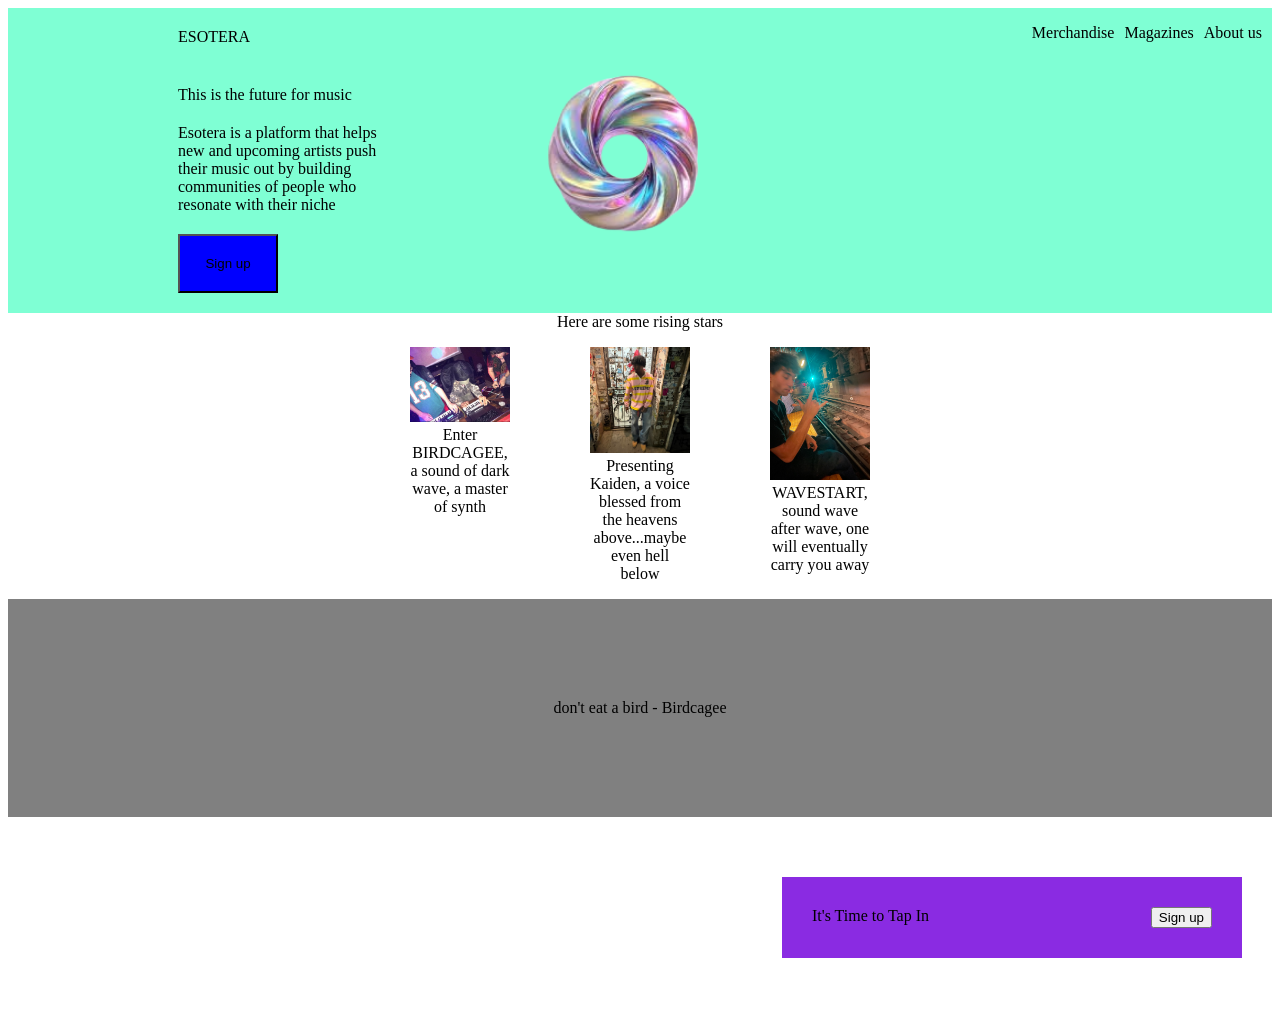
==== foundations/flex/project/index.html @ a152c24f "Flex practice." ====
<!DOCTYPE html>
<html lang="en">
<head>
    <meta charset="UTF-8">
    <meta name="viewport" content="width=device-width, initial-scale=1.0">
    <title>Project</title>
    <link rel="stylesheet" href="style.css">
</head>
<body>
  <div class="header"> 
    <div class="one"> 
        <div class="esotera">ESOTERA</div>
        <ul>
            <li>Merchandise</li>
            <li>Magazines</li>
            <li>About us</li>
        </ul>
    </div>

    <div class="bunch">
        <div class="left">
        <div>This is the future for music</div>
        <div>Esotera is a platform that helps new and upcoming artists push their music out by building communities of people who resonate with their niche</div>
        <button>Sign up</button>
        </div>
        <div class="torus">
        <img class="yes" src="./images/torus.png" alt="Colorful Torus" width="350">
        </div>
    </div>
  </div>

  <div class="midone"> 
<div> Here are some rising stars</div>

<div class="artists">
<figure>
<img src="./images/jason.jpg" alt="birdcagee" width="100">
<figcaption>Enter BIRDCAGEE, a sound of dark wave, a master of synth</figcaption>
</figure>
<figure>
<img src="./images/kaiden.png" alt="kaiden" width="100">
<figcaption> Presenting Kaiden, a voice blessed from the heavens above...maybe even hell below</figcaption>
</figure>
<figure>
<img src="./images/wave.jpg" alt="WAVESTART" width="100">
<figcaption> WAVESTART, sound wave after wave, one will eventually carry you away</figcaption>
</figure>
</div>

  </div>

  <div class="midtwo"> 
don't eat a bird - Birdcagee
  </div>

  <div class="footer"> 
    <div class="foot"> It's Time to Tap In <button>Sign up</button></div>
  </div>
</body>
</html>
---- foundations/flex/project/style.css ----
body{
flex-wrap: wrap;

}
.header{
    background-color: aquamarine;
    display: flex;
    flex-direction: column;
}

.one{
    display:flex;
    flex-direction: row;
    align-items: flex-start;
    justify-content: space-between;
    text-align: center;
}
.esotera{
    padding: 20px;
    display: flex;
    margin-left: 150px
}

ul{
    display:flex;
    flex-direction: row;
    list-style-type: none;
    justify-content: center;
    gap: 10px;
    margin-right: 10px;
}

.bunch{
display: flex;
flex-direction: row;
gap: 50px;
margin-left: 150px;
}

.left{
width: 200px;
padding: 20px;
display: flex;
flex-direction: column;
gap: 20px;
}

.left button{
    width:100px ;
    padding:20px;
    background-color: blue;
}
.midone{
display: flex;
flex-direction: column;
align-items: center;
justify-content: center;
}

.artists{
display: flex;
flex-direction: row;
justify-content: center;
}

figcaption{
text-align: center;
width:100px;
}

.midtwo{
padding:100px;
background-color: gray;
flex-direction: row;
align-items: center;
justify-content: center;
text-align: center;
}

.footer{
    height:200px;
    display: flex;
    flex-direction: row;
    align-items: center;
    justify-content: flex-end;
}

.foot{
    background-color: blueviolet;
    width:400px;
    padding: 30px;
    margin-right: 30px;
    display: flex;
    justify-content: space-between;
}
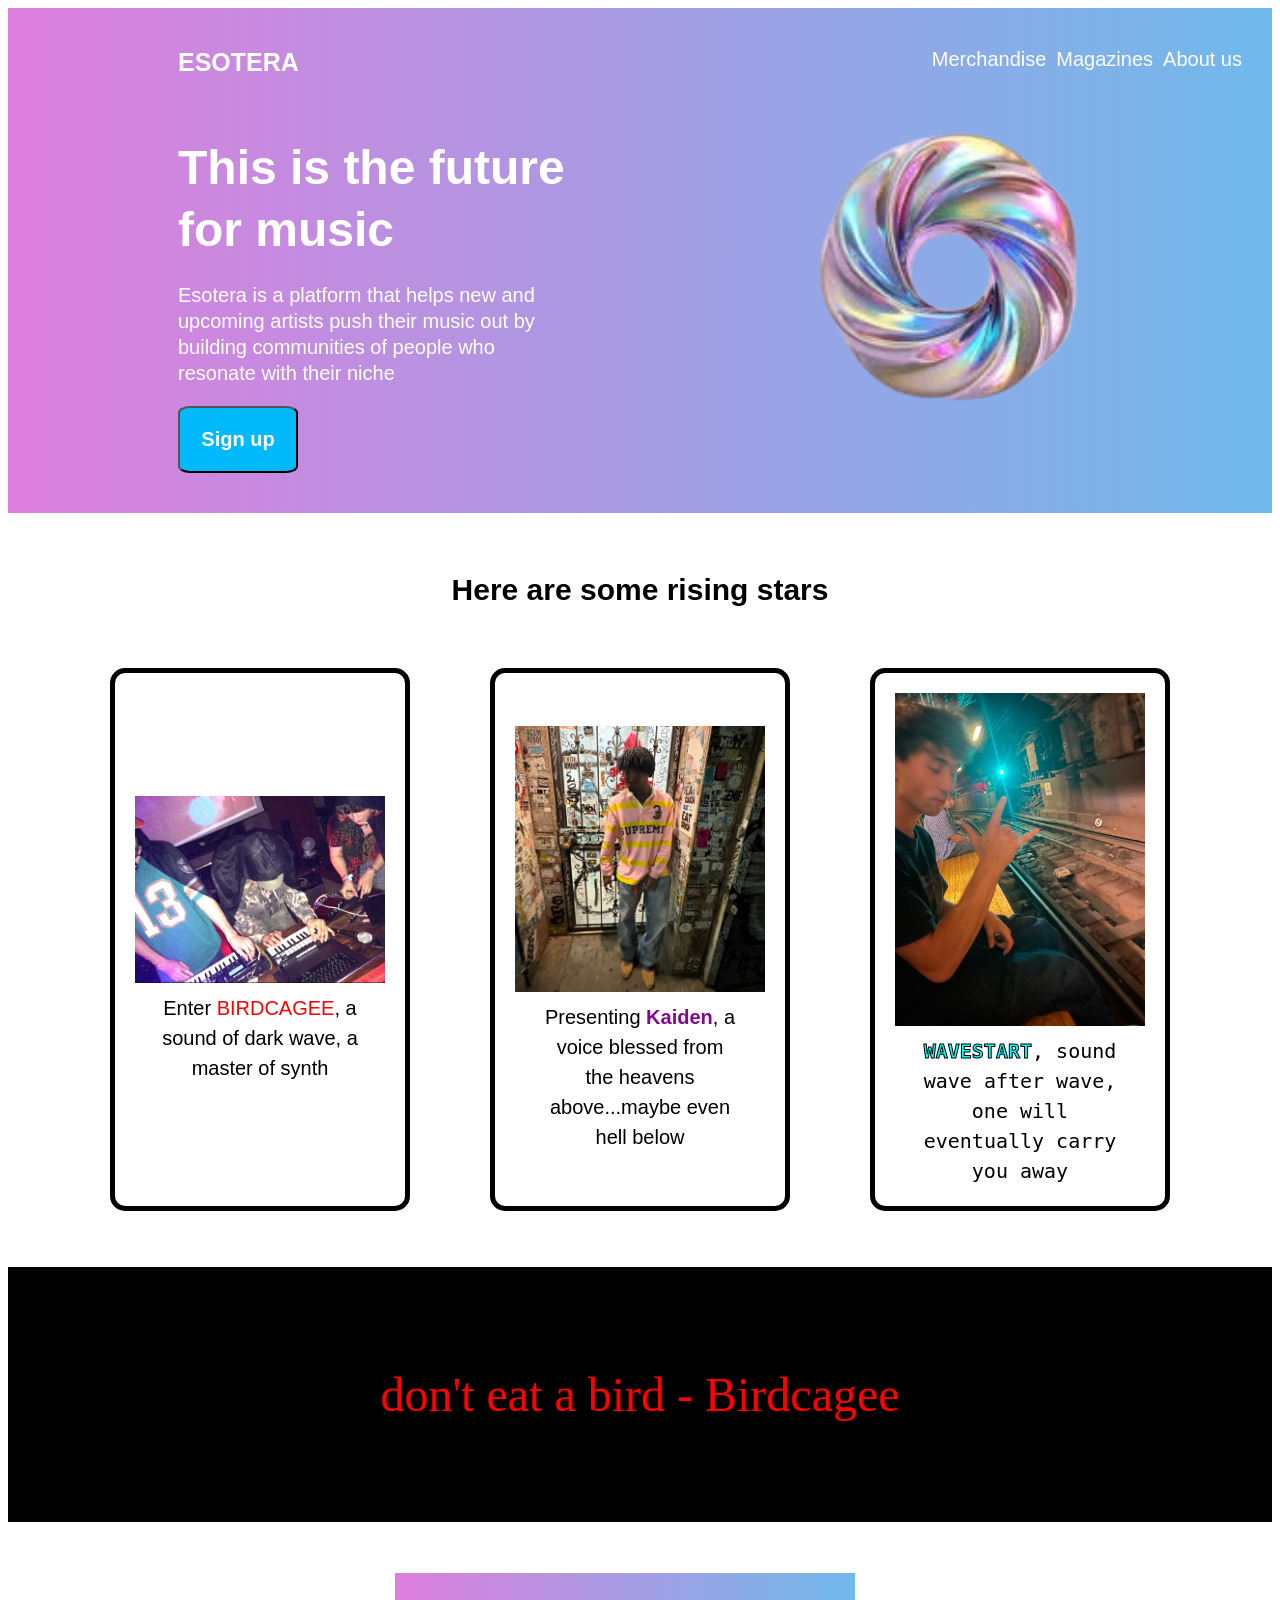
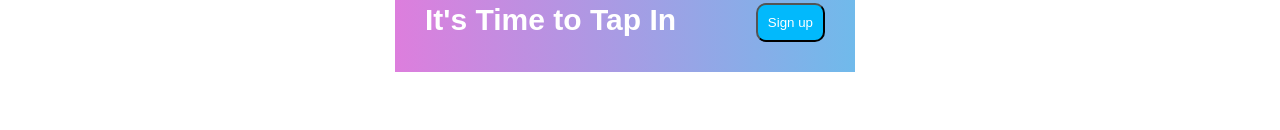
==== commit e31b7837: "A fun way to practice" ====
--- a/foundations/flex/project/index.html
+++ b/foundations/flex/project/index.html
@@ -19,31 +19,31 @@
 
     <div class="bunch">
         <div class="left">
-        <div>This is the future for music</div>
-        <div>Esotera is a platform that helps new and upcoming artists push their music out by building communities of people who resonate with their niche</div>
+        <div class="headone">This is the future for music</div>
+        <div class="para">Esotera is a platform that helps new and upcoming artists push their music out by building communities of people who resonate with their niche</div>
         <button>Sign up</button>
         </div>
         <div class="torus">
-        <img class="yes" src="./images/torus.png" alt="Colorful Torus" width="350">
+        <img class="yes" src="./images/torus.png" alt="Colorful Torus" width="600">
         </div>
     </div>
   </div>
 
   <div class="midone"> 
-<div> Here are some rising stars</div>
+<div class="intro"> Here are some rising stars</div>
 
 <div class="artists">
-<figure>
-<img src="./images/jason.jpg" alt="birdcagee" width="100">
-<figcaption>Enter BIRDCAGEE, a sound of dark wave, a master of synth</figcaption>
+<figure class="jason">
+<img src="./images/jason.jpg" alt="birdcagee" width="250">
+<figcaption>Enter <span class="high">BIRDCAGEE</span>, a sound of dark wave, a master of synth</figcaption>
 </figure>
-<figure>
-<img src="./images/kaiden.png" alt="kaiden" width="100">
-<figcaption> Presenting Kaiden, a voice blessed from the heavens above...maybe even hell below</figcaption>
+<figure class="kaiden">
+<img src="./images/kaiden.png" alt="kaiden" width="250">
+<figcaption> Presenting <span class="kay">Kaiden</span>, a voice blessed from the heavens above...maybe even hell below</figcaption>
 </figure>
-<figure>
-<img src="./images/wave.jpg" alt="WAVESTART" width="100">
-<figcaption> WAVESTART, sound wave after wave, one will eventually carry you away</figcaption>
+<figure class="wavestart">
+<img src="./images/wave.jpg" alt="WAVESTART" width="250">
+<figcaption> <span class="che">WAVESTART</span>, sound wave after wave, one will eventually carry you away</figcaption>
 </figure>
 </div>
 
--- a/foundations/flex/project/style.css
+++ b/foundations/flex/project/style.css
@@ -1,11 +1,12 @@
 body{
 flex-wrap: wrap;
-
+font-family: "roboto", sans-serif, times;
 }
 .header{
-    background-color: aquamarine;
+    background: linear-gradient(to right, #dd7edd, #70baeb);
     display: flex;
     flex-direction: column;
+    color: white;
 }
 
 .one{
@@ -14,11 +15,14 @@
     align-items: flex-start;
     justify-content: space-between;
     text-align: center;
+    padding-top: 20px;
 }
 .esotera{
     padding: 20px;
     display: flex;
-    margin-left: 150px
+    margin-left: 150px;
+    font-size: 25px;
+    font-weight: bold;
 }
 
 ul{
@@ -27,7 +31,8 @@
     list-style-type: none;
     justify-content: center;
     gap: 10px;
-    margin-right: 10px;
+    margin-right: 30px;
+    font-size: 20px;
 }
 
 .bunch{
@@ -35,22 +40,41 @@
 flex-direction: row;
 gap: 50px;
 margin-left: 150px;
+padding: 20px;
+padding-left: 0%;
 }
 
 .left{
-width: 200px;
+width: 400px;
 padding: 20px;
 display: flex;
 flex-direction: column;
 gap: 20px;
+line-height: 1.3;
+}
+
+.headone{
+    font-size: 48px;
+    font-weight: bold;
+}
+
+.para{
+    font-size:20px;
+    line-height: 1.3;
 }
 
 .left button{
-    width:100px ;
+    box-sizing: border-box;
+    width:120px ;
     padding:20px;
-    background-color: blue;
+    background-color: rgb(2, 185, 252);
+    border-radius: 10%;
+    font-size: 20px;
+    font-weight: bold;
+    color: white;
 }
 .midone{
+    padding: 40px;
 display: flex;
 flex-direction: column;
 align-items: center;
@@ -63,18 +87,79 @@
 justify-content: center;
 }
 
+.intro{
+    font-size: 30px;
+    padding: 20px;
+    font-weight: bold;
+    color: rgb(0, 0, 0);
+    margin-bottom: 25px;
+}
+
+.jason{
+border: 5px solid rgb(0, 0, 0);
+border-radius: 15px ;
+display: flex;
+flex-direction: column;
+align-items: center;
+justify-content: center;
+padding: 20px;
+font-family: "fantasy", sans-serif, times;
+}
+.high{
+    color: red;
+}
+
+.kay{
+font-weight: bold;
+color: rgb(127, 9, 143);
+}
+
+.che{
+font-weight: bold;
+color: aqua;
+-webkit-text-stroke: 1px rgb(0, 0, 0);
+}
+
+.kaiden{
+border: 5px solid rgb(0, 0, 0);
+border-radius: 15px ;
+display: flex;
+flex-direction: column;
+align-items: center;
+justify-content: center;
+padding: 20px;
+font-family: "comic sans ms", sans-serif, times;
+}
+
+.wavestart{
+border: 5px solid rgb(0, 0, 0);
+border-radius: 15px;
+display: flex;
+flex-direction: column;
+align-items: center;
+justify-content: center;
+padding: 20px;
+font-family: "monospace", sans-serif, times;
+}
+
 figcaption{
 text-align: center;
-width:100px;
+width:200px;
+line-height: 1.5;
+margin-top: 10px;
+font-size: 20px;
 }
 
 .midtwo{
 padding:100px;
-background-color: gray;
+background-color: rgb(0, 0, 0);
 flex-direction: row;
 align-items: center;
 justify-content: center;
 text-align: center;
+font-size: 48px;
+font-family: 'Times New Roman', Times, serif;
+color: red;
 }
 
 .footer{
@@ -82,17 +167,29 @@
     display: flex;
     flex-direction: row;
     align-items: center;
-    justify-content: flex-end;
+    justify-content: center;
 }
 
 .foot{
-    background-color: blueviolet;
+    background: linear-gradient(to right, #dd7edd, #70baeb);
+    text-align: center;
     width:400px;
     padding: 30px;
     margin-right: 30px;
     display: flex;
     justify-content: space-between;
+    color: white;
+    font-size: 30px;
+    font-weight: bold;
 }
 
 
+.foot button{
+padding: 10px;
+display: flex;
+border-radius: 10px;
+background-color: rgb(2, 185, 252);
+ color: white;
+}
 
+
